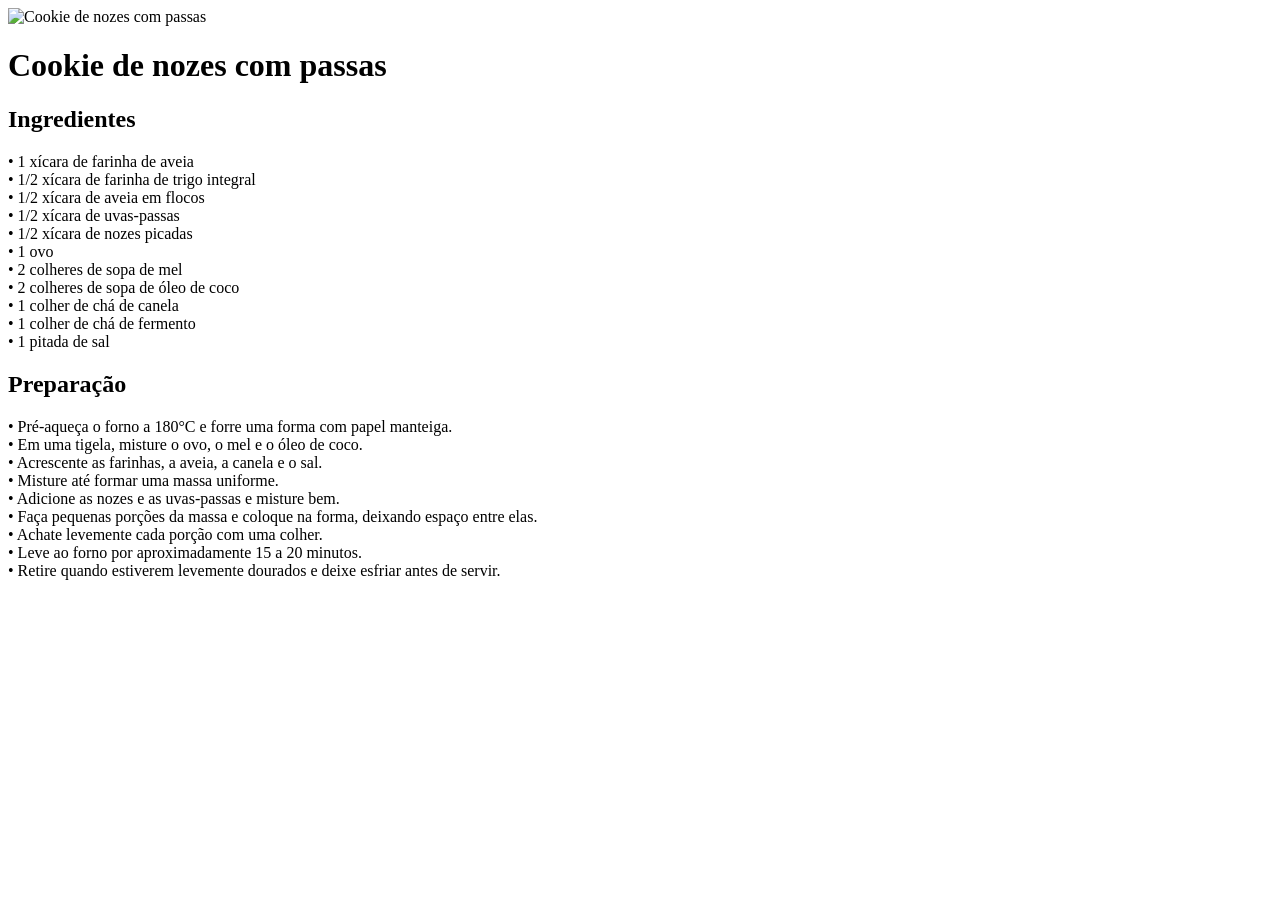
==== cookie.html @ 34e66f0f "pastas organizadas" ====
<!DOCTYPE html>
<html lang="pt-BR">

<head>
    <meta charset="UTF-8">
    <meta name="viewport" content="width=device-width, initial-scale=1.0">

    <link rel="stylesheet" href="style.cookie.css">

    <title>Cookie de nozes com passas - Delife</title>
</head>

<body>

    <div class="receita">

        <img class="foto" src="cookies.jpg" alt="Cookie de nozes com passas">

        <h1 class="nome">
            Cookie de nozes com passas
        </h1>

        <div class="conteudo">

            <h2>
                Ingredientes
            </h2>

            <p>
                • 1 xícara de farinha de aveia<br>
                • 1/2 xícara de farinha de trigo integral<br>
                • 1/2 xícara de aveia em flocos<br>
                • 1/2 xícara de uvas-passas<br>
                • 1/2 xícara de nozes picadas<br>
                • 1 ovo<br>
                • 2 colheres de sopa de mel<br>
                • 2 colheres de sopa de óleo de coco<br>
                • 1 colher de chá de canela<br>
                • 1 colher de chá de fermento<br>
                • 1 pitada de sal
            </p>

            <h2>
                Preparação
            </h2>

            <p>
                • Pré-aqueça o forno a 180°C e forre uma forma com papel manteiga.<br>
                • Em uma tigela, misture o ovo, o mel e o óleo de coco.<br>
                • Acrescente as farinhas, a aveia, a canela e o sal.<br>
                • Misture até formar uma massa uniforme.<br>
                • Adicione as nozes e as uvas-passas e misture bem.<br>
                • Faça pequenas porções da massa e coloque na forma, deixando espaço entre elas.<br>
                • Achate levemente cada porção com uma colher.<br>
                • Leve ao forno por aproximadamente 15 a 20 minutos.<br>
                • Retire quando estiverem levemente dourados e deixe esfriar antes de servir.
            </p>

        </div>

    </div>

</body>

</html>
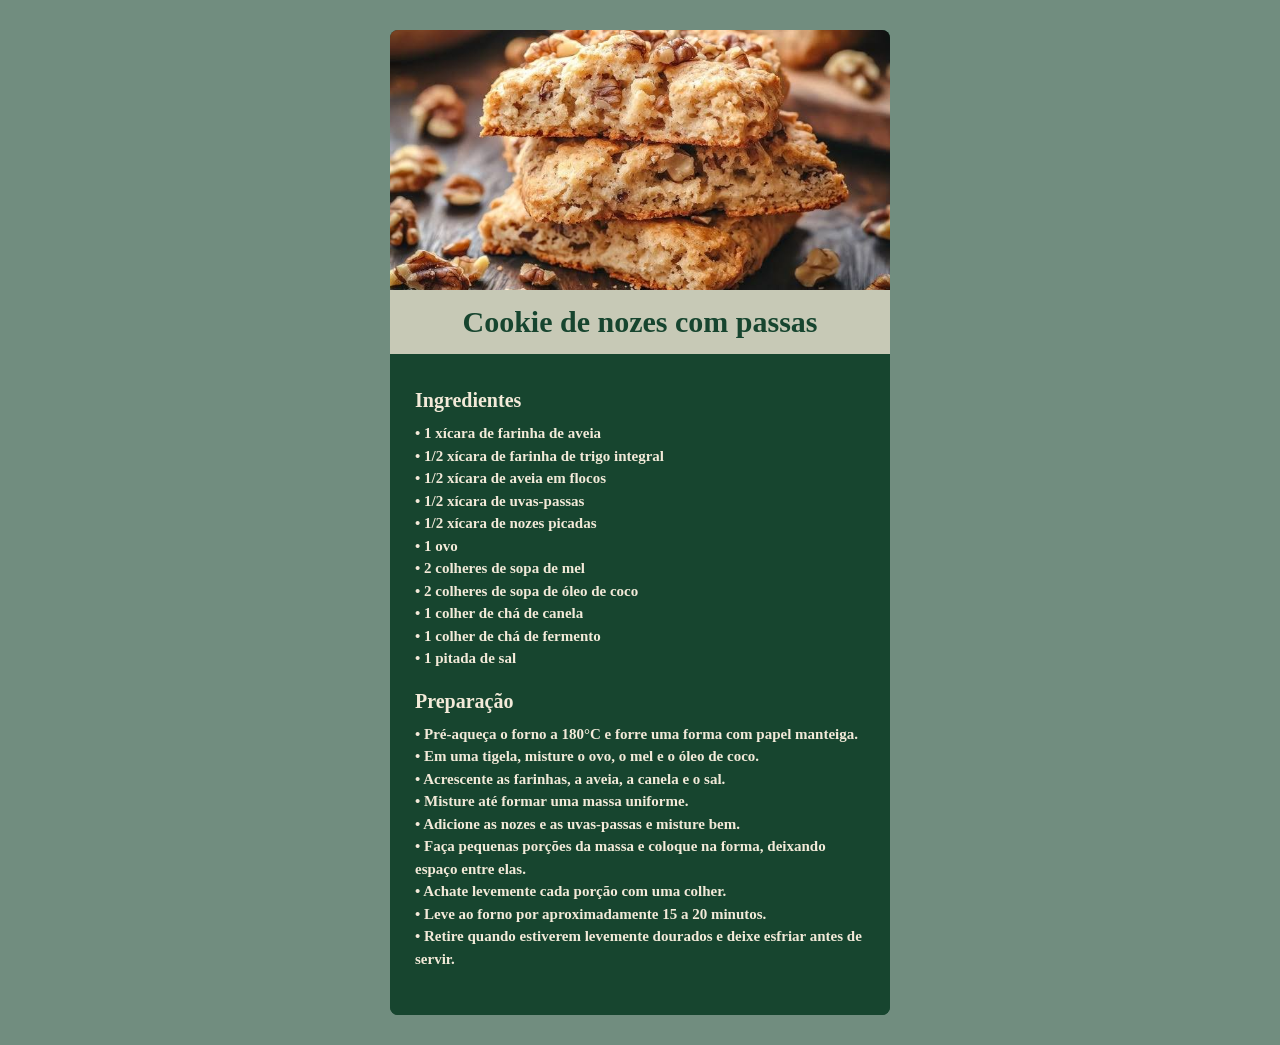
==== commit b138ddd0: "caminhos ajeitados" ====
--- a/cookie.html
+++ b/cookie.html
@@ -5,7 +5,7 @@
     <meta charset="UTF-8">
     <meta name="viewport" content="width=device-width, initial-scale=1.0">
 
-    <link rel="stylesheet" href="style.cookie.css">
+    <link rel="stylesheet" href="css/style.cookie.css">
 
     <title>Cookie de nozes com passas - Delife</title>
 </head>
@@ -14,7 +14,7 @@
 
     <div class="receita">
 
-        <img class="foto" src="cookies.jpg" alt="Cookie de nozes com passas">
+        <img class="foto" src="fotos/cookies.jpg" alt="Cookie de nozes com passas">
 
         <h1 class="nome">
             Cookie de nozes com passas
--- a/css/style.cookie.css
+++ b/css/style.cookie.css
@@ -0,0 +1,49 @@
+body {
+    background-color: #17452f9c;
+    color: #4b2a1d;
+    margin: 0;
+    font-family: Georgia, serif;
+}
+
+.receita {
+    background-color: #17452f;
+    width: 500px;
+    margin: 30px auto;
+    border-radius: 8px;
+    overflow: hidden;
+}
+
+.foto {
+    width: 100%;
+    height: 260px;
+    object-fit: cover;
+    display: block;
+}
+
+.nome {
+    background-color: #f3ead9cc;
+    color: #17452f;
+    text-align: center;
+    font-size: 30px;
+    padding: 15px;
+    margin: 0;
+}
+
+.conteudo {
+    background-color: #17452f;
+    color: #f3ead9;
+    padding: 25px;
+    min-height: 550px;
+}
+
+.conteudo h2 {
+    font-size: 20px;
+    margin: 10px 0 10px;
+}
+
+.conteudo p {
+    font-size: 15px;
+    font-weight: bold;
+    line-height: 1.5;
+    margin: 5px 0 20px;
+}
